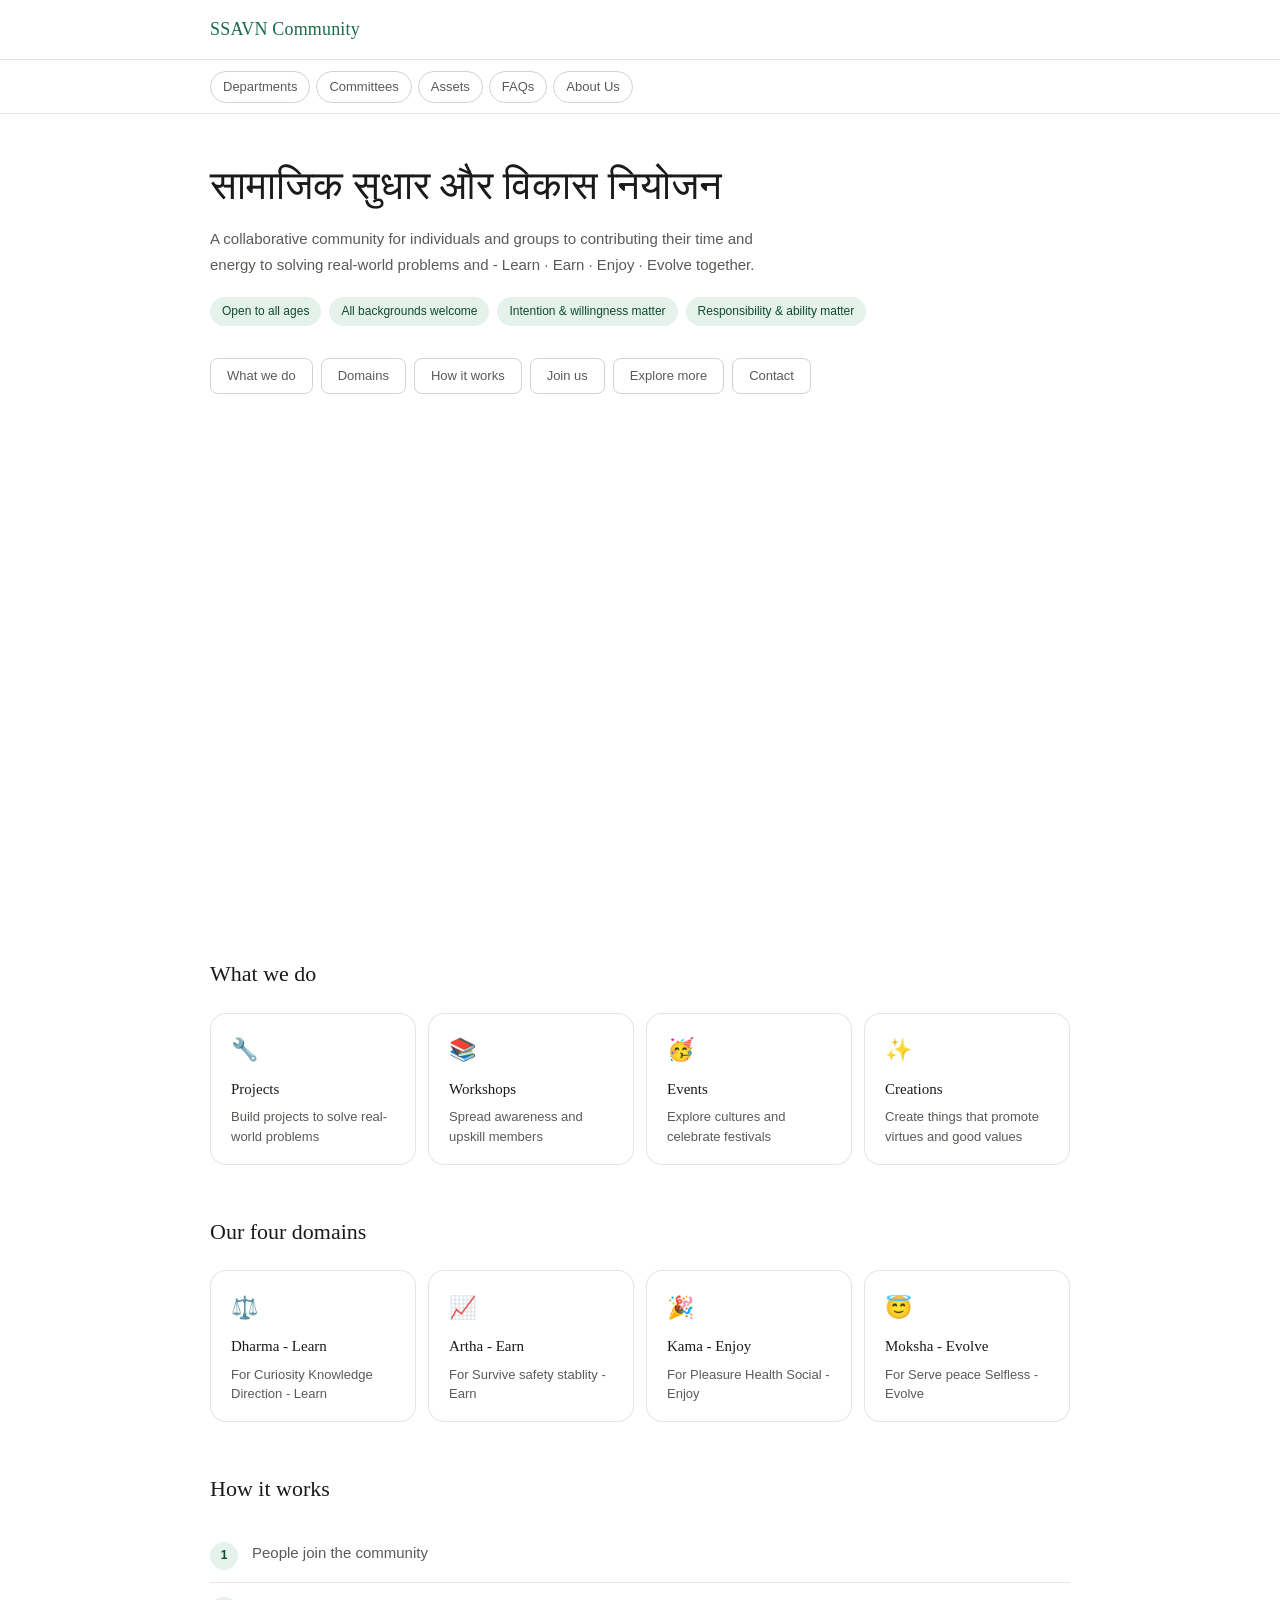
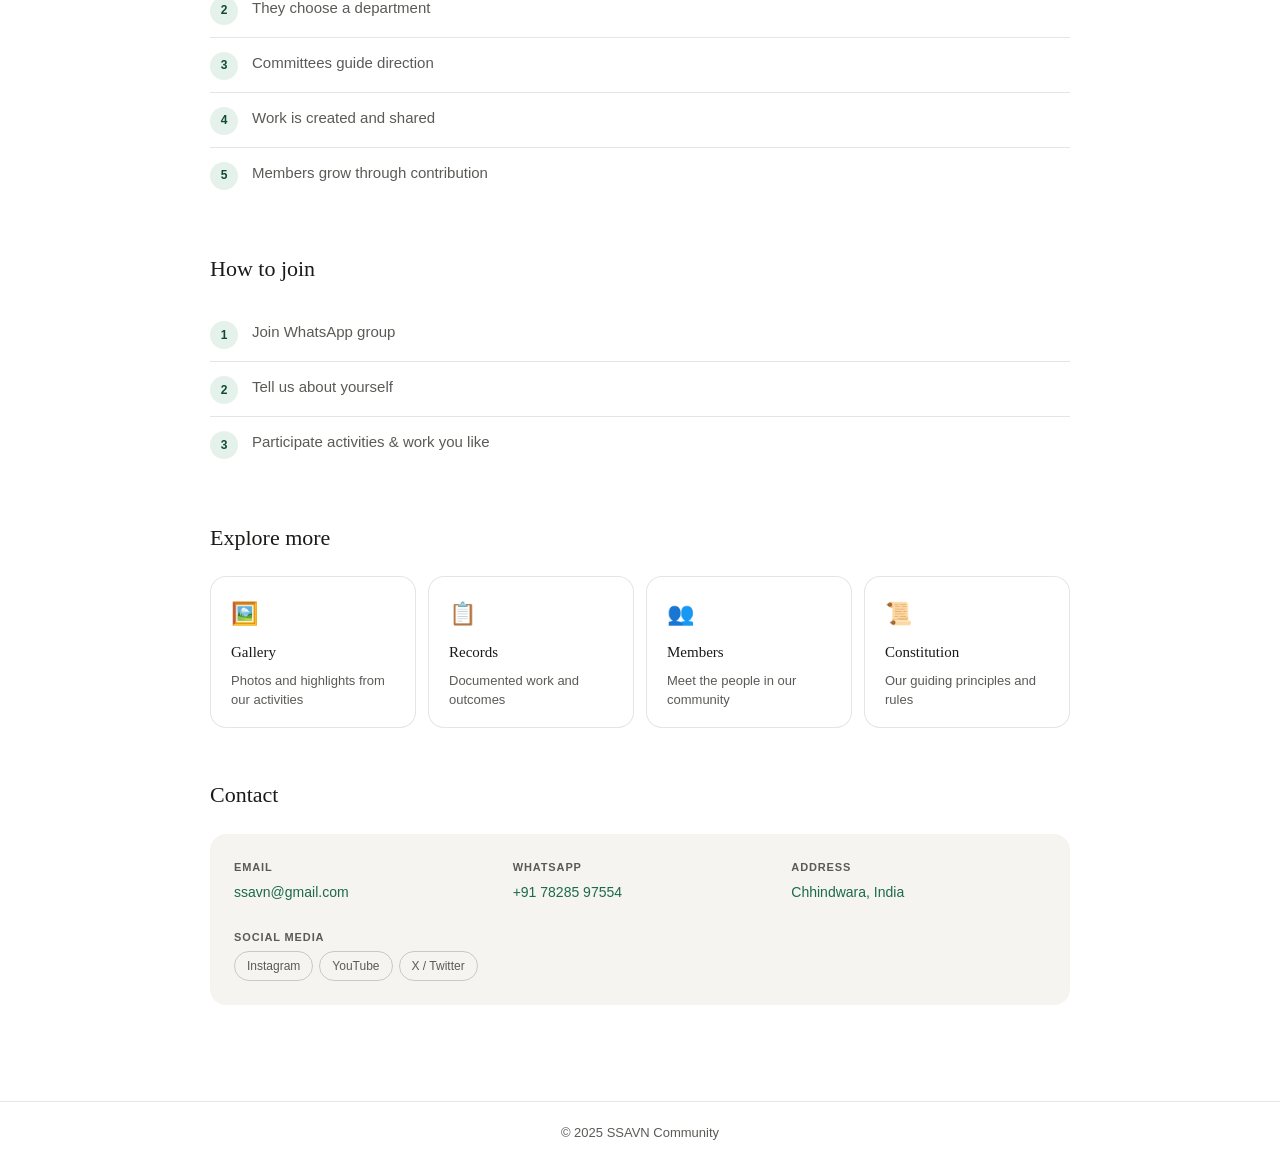
==== index.html @ 76030103 "add index.html" ====
<!DOCTYPE html>
<html lang="en">
<head>
  <meta charset="UTF-8">
  <meta name="viewport" content="width=device-width, initial-scale=1.0">
  <title>SSAVN Community</title>
  <meta name="description" content="SSAVN Community – Learn, Earn, Enjoy, and Evolve together.">
  <style>
    /* ── Reset & Base ── */
    *, *::before, *::after { box-sizing: border-box; margin: 0; padding: 0; }

    :root {
      --bg:        #ffffff;
      --bg-soft:   #f5f4f0;
      --bg-card:   #ffffff;
      --border:    rgba(0,0,0,0.10);
      --border-md: rgba(0,0,0,0.18);
      --text:      #1a1a18;
      --text-muted:#5a5a56;
      --accent:    #1d6a4a;
      --accent-bg: #e5f2eb;
      --accent-txt:#0f4a32;
      --radius-sm: 8px;
      --radius-md: 12px;
      --radius-lg: 16px;
      --font-head: 'Georgia', 'Times New Roman', serif;
      --font-body: 'Helvetica Neue', Arial, sans-serif;
      --transition: 0.18s ease;
    }

    html { scroll-behavior: smooth; }

    body {
      font-family: var(--font-body);
      background: var(--bg);
      color: var(--text);
      line-height: 1.7;
      font-size: 15px;
    }

    a { color: var(--accent); text-decoration: none; }
    a:hover { text-decoration: underline; }

    .wrap {
      max-width: 900px;
      margin: 0 auto;
      padding: 0 1.25rem;
    }

    /* ── Header ── */
    header {
      border-bottom: 0.5px solid var(--border);
      background: var(--bg);
      position: sticky;
      top: 0;
      z-index: 100;
    }

    .header-inner {
      display: flex;
      align-items: center;
      justify-content: space-between;
      padding: 0.9rem 1.25rem;
      max-width: 900px;
      margin: 0 auto;
    }

    .site-logo {
      font-family: var(--font-head);
      font-size: 18px;
      font-weight: normal;
      color: var(--text);
      letter-spacing: 0.01em;
    }

    /* ── Burger ── */
    .burger {
      display: none;
      flex-direction: column;
      justify-content: center;
      gap: 5px;
      width: 36px;
      height: 36px;
      background: none;
      border: 0.5px solid var(--border-md);
      border-radius: var(--radius-sm);
      cursor: pointer;
      padding: 7px;
    }
    .burger span {
      display: block;
      height: 1.5px;
      background: var(--text);
      border-radius: 2px;
      transition: transform var(--transition), opacity var(--transition);
    }
    .burger.open span:nth-child(1) { transform: translateY(6.5px) rotate(45deg); }
    .burger.open span:nth-child(2) { opacity: 0; }
    .burger.open span:nth-child(3) { transform: translateY(-6.5px) rotate(-45deg); }

    /* ── Top Nav ── */
    .top-nav {
      border-top: 0.5px solid var(--border);
      background: var(--bg);
    }
    .top-nav ul {
      list-style: none;
      display: flex;
      flex-wrap: wrap;
      gap: 6px;
      padding: 0.65rem 1.25rem;
      max-width: 900px;
      margin: 0 auto;
    }
    .top-nav a {
      font-size: 13px;
      padding: 4px 12px;
      border: 0.5px solid var(--border-md);
      border-radius: 20px;
      color: var(--text-muted);
      transition: background var(--transition), color var(--transition);
      display: block;
    }
    .top-nav a:hover {
      background: var(--bg-soft);
      color: var(--text);
      text-decoration: none;
    }

    /* ── Mobile nav ── */
    @media (max-width: 640px) {
      .burger { display: flex; }
      .top-nav {
        max-height: 0;
        overflow: hidden;
        transition: max-height 0.3s ease;
      }
      .top-nav.open { max-height: 400px; }
      .top-nav ul { flex-direction: column; gap: 4px; }
      .top-nav a { font-size: 14px; padding: 8px 14px; border-radius: var(--radius-sm); }
    }

    /* ── Hero ── */
    .hero {
      padding: 3rem 1.25rem 2rem;
      max-width: 900px;
      margin: 0 auto;
    }
    .hero-title {
      font-family: var(--font-head);
      font-size: clamp(28px, 5vw, 40px);
      font-weight: normal;
      line-height: 1.2;
      margin-bottom: 1rem;
      color: var(--text);
    }
    .hero-tagline {
      font-size: 15px;
      color: var(--text-muted);
      max-width: 560px;
      margin-bottom: 1.25rem;
    }
    .hero-tagline strong {
      color: var(--accent);
      font-weight: 500;
    }
    .pillars {
      display: flex;
      flex-wrap: wrap;
      gap: 8px;
      margin-bottom: 2rem;
    }
    .pill {
      font-size: 12px;
      padding: 4px 12px;
      background: var(--accent-bg);
      color: var(--accent-txt);
      border-radius: 20px;
      font-weight: 500;
    }
    .section-nav {
      display: flex;
      flex-wrap: wrap;
      gap: 8px;
    }
    .section-nav a {
      font-size: 13px;
      padding: 6px 16px;
      border: 0.5px solid var(--border-md);
      border-radius: var(--radius-sm);
      color: var(--text-muted);
      transition: background var(--transition), color var(--transition);
    }
    .section-nav a:hover {
      background: var(--bg-soft);
      color: var(--text);
      text-decoration: none;
    }

    /* ── Main ── */
    main { padding: 2.5rem 0 1rem; }

    section { margin-bottom: 3rem; }

    .section-wrap { padding: 0 1.25rem; max-width: 900px; margin: 0 auto; }

    h2 {
      font-family: var(--font-head);
      font-size: 22px;
      font-weight: normal;
      margin-bottom: 1.25rem;
      color: var(--text);
    }

    /* ── Card Grid ── */
    .card-grid {
      display: grid;
      grid-template-columns: repeat(auto-fit, minmax(180px, 1fr));
      gap: 12px;
    }

    @media (max-width: 480px) {
      .card-grid { grid-template-columns: 1fr 1fr; }
    }
    @media (max-width: 320px) {
      .card-grid { grid-template-columns: 1fr; }
    }

    .card {
      background: var(--bg-card);
      border: 0.5px solid var(--border);
      border-radius: var(--radius-lg);
      padding: 1.1rem 1.25rem;
      transition: border-color var(--transition), transform var(--transition), box-shadow var(--transition);
      display: block;
      color: inherit;
      text-decoration: none;
    }
    .card:hover {
      border-color: var(--accent);
      transform: translateY(-2px);
      box-shadow: 0 4px 16px rgba(29,106,74,0.08);
      text-decoration: none;
      color: inherit;
    }
    .card-icon {
      font-size: 22px;
      margin-bottom: 8px;
      display: block;
    }
    .card h3 {
      font-family: var(--font-head);
      font-size: 15px;
      font-weight: normal;
      margin-bottom: 5px;
      color: var(--text);
    }
    .card p {
      font-size: 13px;
      color: var(--text-muted);
      line-height: 1.5;
      margin: 0;
    }

    /* ── How it works ── */
    .steps {
      counter-reset: steps;
      list-style: none;
    }
    .steps li {
      counter-increment: steps;
      display: flex;
      align-items: flex-start;
      gap: 14px;
      padding: 12px 0;
      border-bottom: 0.5px solid var(--border);
      font-size: 15px;
      color: var(--text-muted);
    }
    .steps li:last-child { border-bottom: none; }
    .steps li::before {
      content: counter(steps);
      min-width: 28px;
      height: 28px;
      background: var(--accent-bg);
      color: var(--accent-txt);
      border-radius: 50%;
      display: flex;
      align-items: center;
      justify-content: center;
      font-size: 12px;
      font-weight: 600;
      flex-shrink: 0;
      margin-top: 2px;
    }

    /* ── Contact ── */
    .contact-block {
      background: var(--bg-soft);
      border-radius: var(--radius-lg);
      padding: 1.5rem;
      display: grid;
      grid-template-columns: repeat(auto-fit, minmax(200px, 1fr));
      gap: 1.5rem;
    }
    .contact-item p.label {
      font-size: 11px;
      font-weight: 600;
      text-transform: uppercase;
      letter-spacing: 0.08em;
      color: var(--text-muted);
      margin-bottom: 4px;
    }
    .contact-item p.value {
      font-size: 14px;
      color: var(--text);
    }
    .social-links {
      display: flex;
      flex-wrap: wrap;
      gap: 6px;
      margin-top: 4px;
    }
    .social-links a {
      font-size: 12px;
      padding: 4px 12px;
      border: 0.5px solid var(--border-md);
      border-radius: 20px;
      color: var(--text-muted);
      transition: background var(--transition), color var(--transition);
    }
    .social-links a:hover {
      background: var(--bg);
      color: var(--text);
      text-decoration: none;
    }

    /* ── Divider ── */
    .divider {
      height: 0.5px;
      background: var(--border);
      margin: 0 1.25rem;
      max-width: 900px;
      margin-left: auto;
      margin-right: auto;
    }


/* Center the video */
.video-container {

  display: flex;
  justify-content: center;
  align-items: center;
  padding: 20px;
}

/* Responsive wrapper */
.video-wrapper {
  position: relative;
  width: 100%;
  max-width: 800px; /* limit width on large screens */
  aspect-ratio: 16 / 9;
}

/* Make iframe fill wrapper */
.video-wrapper iframe {
    margin-top: 2rem;
  width: 100%;
  height: 100%;
  border: 0;
}

    /* ── Footer ── */
    footer {
      border-top: 0.5px solid var(--border);
      padding: 1.25rem;
      text-align: center;
      font-size: 13px;
      color: var(--text-muted);
      margin-top: 2rem;
    }
  </style>
</head>
<body>

<!-- STICKY HEADER + NAV -->
<header>
  <div class="header-inner">
    <span class="site-logo"><a href="departments.html">SSAVN Community</a></span>
    <button class="burger" id="burger" aria-label="Toggle menu" aria-expanded="false">
      <span></span><span></span><span></span>
    </button>
  </div>
  <nav class="top-nav" id="top-nav" aria-label="Main navigation">
    <ul>
      <li><a href="departments.html">Departments</a></li>
      <li><a href="committees.html">Committees</a></li>
      <li><a href="assets.html">Assets</a></li>
      <li><a href="faqs.html">FAQs</a></li>
      <li><a href="about.html">About Us</a></li>
    </ul>
  </nav>
</header>

<!-- HERO -->
<div class="hero">
  <h1 class="hero-title">सामाजिक सुधार और विकास नियोजन</h1>
  <p class="hero-tagline">
    A collaborative community for individuals and groups to contributing their time and energy to solving real-world problems and - Learn · Earn · Enjoy · Evolve  together.
  </p>
  <div class="pillars">
    <span class="pill">Open to all ages</span>
    <span class="pill">All backgrounds welcome</span>
    <span class="pill">Intention &amp; willingness matter</span>
    <span class="pill">Responsibility &amp; ability matter</span>
  </div>
  <nav class="section-nav" aria-label="Page sections">
    <a href="#what-we-do">What we do</a>
    <a href="#our-four-domains">Domains</a>
    <a href="#how">How it works</a>
    <a href="#join">Join us</a>
    <a href="#eplore-more">Explore more</a>
     <a href="#contact">Contact</a>
  </nav>

      <div class="video-wrapper">
        <!--
          Replace the `src` below with your actual YouTube embed URL.
          Format: https://www.youtube.com/embed/YOUR_VIDEO_ID
          Example: https://www.youtube.com/embed/dQw4w9WgXcQ
        -->
 
     <iframe width="560" height="315" src="https://www.youtube.com/embed/MVYUiZNt4Ok?si=AOfDS0dSWVJOX-xa" title="YouTube video player" frameborder="0" allow="accelerometer; autoplay; clipboard-write; encrypted-media; gyroscope; picture-in-picture; web-share" referrerpolicy="strict-origin-when-cross-origin" allowfullscreen></iframe> </div>


</div>




<main>

  <!-- WHAT WE DO -->
  <section id="what-we-do">
    <div class="section-wrap">
      <h2>What we do</h2>
      <div class="card-grid">
        <a class="card" href="projects.html">
          <span class="card-icon">🔧</span>
          <h3>Projects</h3>
          <p>Build projects to solve real-world problems</p>
        </a>
        <a class="card" href="workshops.html">
          <span class="card-icon">📚</span>
          <h3>Workshops</h3>
          <p>Spread awareness and upskill members</p>
        </a>
        <a class="card" href="events.html">
          <span class="card-icon">🥳</span>
          <h3>Events</h3>
          <p>Explore cultures and celebrate festivals</p>
        </a>
        <a class="card" href="creations.html">
          <span class="card-icon">✨</span>
          <h3>Creations</h3>
          <p>Create things that promote virtues and good values</p>
        </a>
      </div>
    </div>
  </section>

  
  <!-- WHAT WE DO -->
  <section id="our-four-domains">
    <div class="section-wrap">
      <h2>Our four domains</h2>
      <div class="card-grid">
        <a class="card" href="projects.html">
          <span class="card-icon">⚖️</span>
          <h3>Dharma - Learn</h3>
          <p>For Curiosity Knowledge Direction - Learn</p>
        </a>
        <a class="card" href="workshops.html">
          <span class="card-icon">📈</span>
          <h3>Artha - Earn</h3>
          <p>For Survive safety stablity - Earn</p>
        </a>
        <a class="card" href="events.html">
          <span class="card-icon">🎉</span>
          <h3>Kama - Enjoy</h3>
          <p>For Pleasure Health Social - Enjoy</p>
        </a>
        <a class="card" href="creations.html">
          <span class="card-icon">😇</span>
          <h3>Moksha - Evolve</h3>
          <p>For Serve peace Selfless - Evolve</p>
        </a>
      </div>
    </div>
  </section>


  <!-- HOW IT WORKS -->
  <section id="how">
    <div class="section-wrap">
      <h2>How it works</h2>
      <ol class="steps">
        <li>People join the community</li>
        <li>They choose a department</li>
        <li>Committees guide direction</li>
        <li>Work is created and shared</li>
        <li>Members grow through contribution</li>
      </ol>
    </div>
  </section>



  <!-- JOIN -->
  <section id="join">
    <div class="section-wrap">
      <h2>How to join</h2>
      <ol class="steps">
        <li>Join WhatsApp group</li>
        <li>Tell us about yourself</li>
        <li>Participate activities & work you like</li>
      </ol>
    </div>
  </section>



  <!-- EXPLORE MORE -->
  <section id="explore-more">
    <div class="section-wrap">
      <h2>Explore more</h2>
      <div class="card-grid">
        <a class="card" href="gallery.html">
          <span class="card-icon">🖼️</span>
          <h3>Gallery</h3>
          <p>Photos and highlights from our activities</p>
        </a>
        <a class="card" href="records.html">
          <span class="card-icon">📋</span>
          <h3>Records</h3>
          <p>Documented work and outcomes</p>
        </a>
        <a class="card" href="https://www.notion.so/f25e57d8daa28246abed81c1e5730662?v=2c2e57d8daa282d0bb6f0803f0d944ae&source=copy_link">
          <span class="card-icon">👥</span>
          <h3>Members</h3>
          <p>Meet the people in our community</p>
        </a>
        <a class="card" href="https://www.notion.so/SSAVN-Constitution-348e57d8daa280d992e9f714d1157a92?source=copy_link">
          <span class="card-icon">📜</span>
          <h3>Constitution</h3>
          <p>Our guiding principles and rules</p>
        </a>
      </div>
    </div>
  </section>



  <!-- CONTACT -->
  <section id="contact">
    <div class="section-wrap">
      <h2>Contact</h2>
      <div class="contact-block">
        <div class="contact-item">
          <p class="label">Email</p>
          <p class="value"><a href="mailto:ssavn@gmail.com" target="_blank" rel="noopener">ssavn@gmail.com</a></p>
        </div>
        <div class="contact-item">
          <p class="label">WhatsApp</p>
          <p class="value"><a href="https://wa.me/917828597554" target="_blank" rel="noopener">+91 78285 97554</a></p>
        </div>
<div class="contact-item">
  <p class="label">Address</p>
  <p class="value">
    <a href="https://www.google.com/maps/search/?api=1&query=Chhindwara,India" target="_blank" rel="noopener">
      Chhindwara, India
    </a>
  </p>
</div>
        <div class="contact-item">
          <p class="label">Social media</p>
          <div class="social-links">
            <a href="https://www.instagram.com/ssavn_community" target="_blank" rel="noopener">Instagram</a>
            <a href="https://www.youtube.com/@SSAVN_Community" target="_blank" rel="noopener">YouTube</a>
            <a href="#">X / Twitter</a>
          </div>
        </div>
      </div>
    </div>
  </section>

</main>

<footer>
  <p>&copy; 2025 SSAVN Community</p>
</footer>

<script>
  const burger = document.getElementById('burger');
  const nav = document.getElementById('top-nav');

  burger.addEventListener('click', () => {
    const open = nav.classList.toggle('open');
    burger.classList.toggle('open', open);
    burger.setAttribute('aria-expanded', open);
  });

  // Close nav when a link is tapped on mobile
  nav.querySelectorAll('a').forEach(link => {
    link.addEventListener('click', () => {
      nav.classList.remove('open');
      burger.classList.remove('open');
      burger.setAttribute('aria-expanded', 'false');
    });
  });
</script>

</body>
</html>
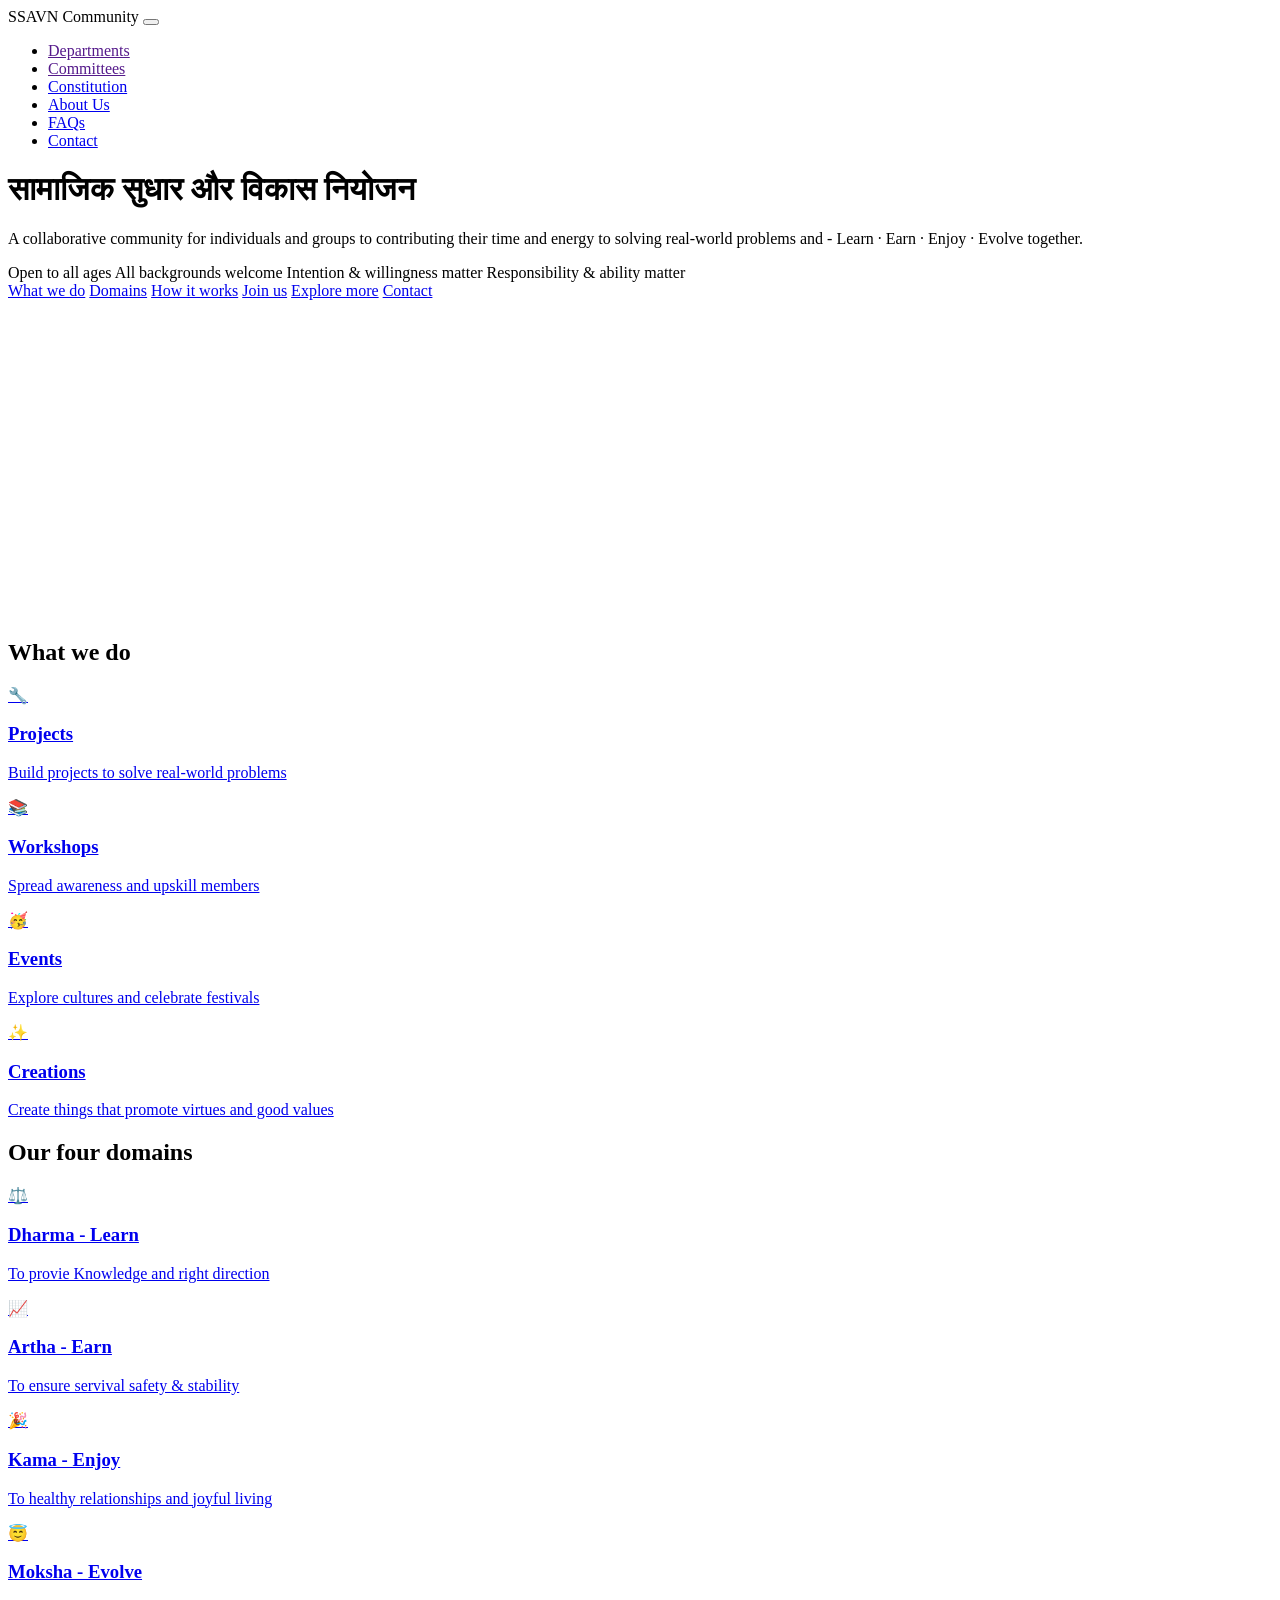
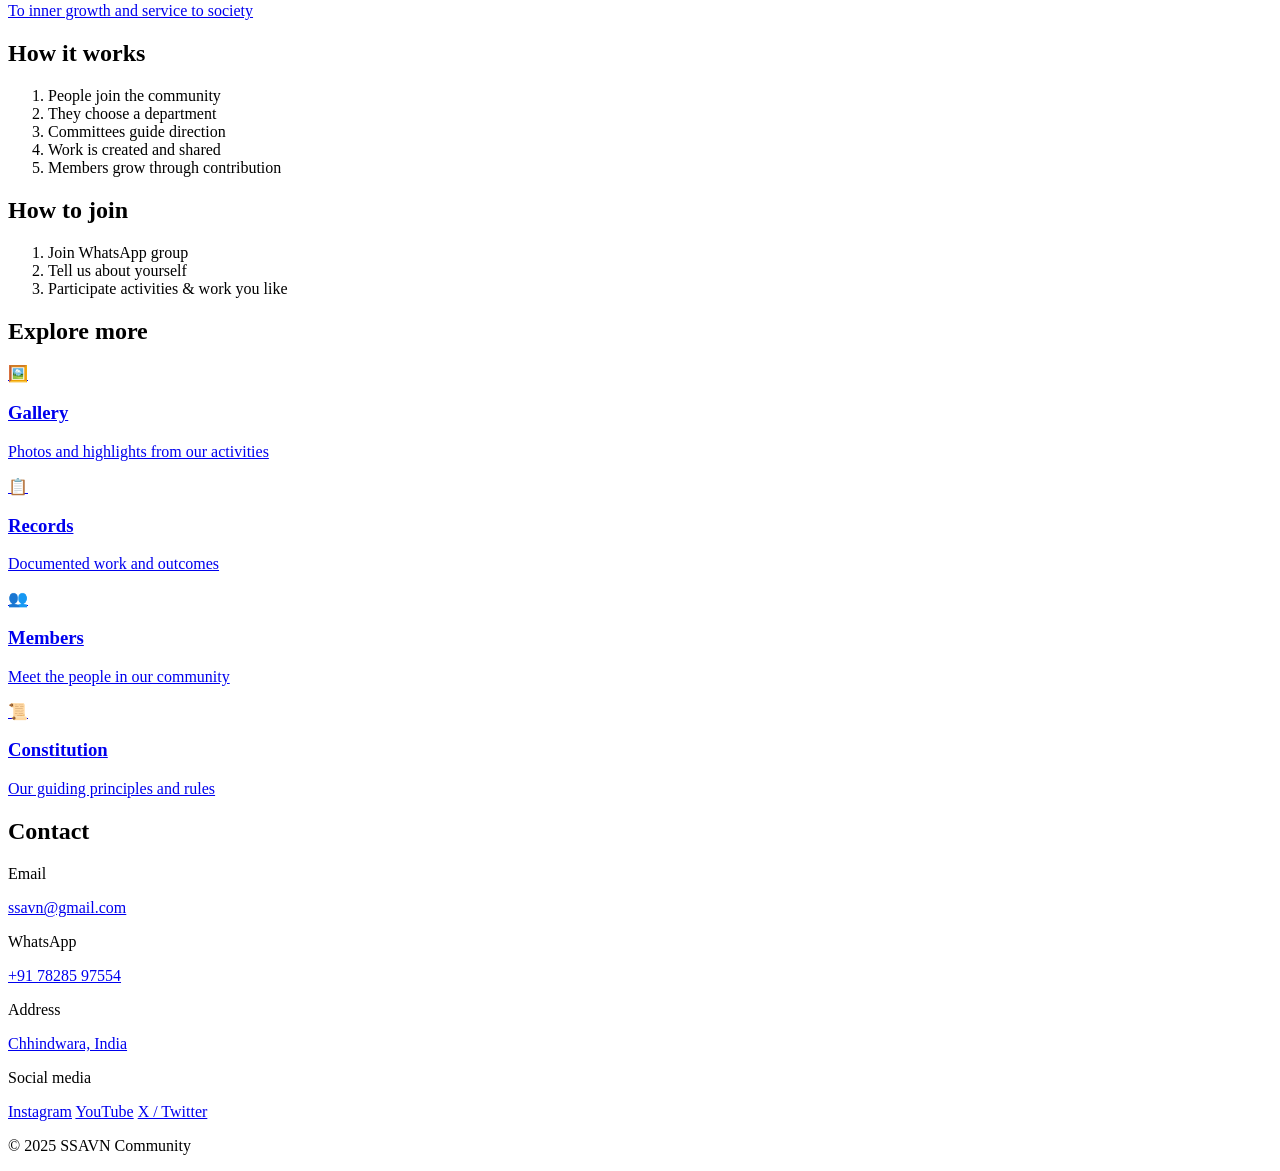
==== commit 5a4b3134: "Update index.html" ====
--- a/index.html
+++ b/index.html
@@ -5,400 +5,26 @@
   <meta name="viewport" content="width=device-width, initial-scale=1.0">
   <title>SSAVN Community</title>
   <meta name="description" content="SSAVN Community – Learn, Earn, Enjoy, and Evolve together.">
-  <style>
-    /* ── Reset & Base ── */
-    *, *::before, *::after { box-sizing: border-box; margin: 0; padding: 0; }
-
-    :root {
-      --bg:        #ffffff;
-      --bg-soft:   #f5f4f0;
-      --bg-card:   #ffffff;
-      --border:    rgba(0,0,0,0.10);
-      --border-md: rgba(0,0,0,0.18);
-      --text:      #1a1a18;
-      --text-muted:#5a5a56;
-      --accent:    #1d6a4a;
-      --accent-bg: #e5f2eb;
-      --accent-txt:#0f4a32;
-      --radius-sm: 8px;
-      --radius-md: 12px;
-      --radius-lg: 16px;
-      --font-head: 'Georgia', 'Times New Roman', serif;
-      --font-body: 'Helvetica Neue', Arial, sans-serif;
-      --transition: 0.18s ease;
-    }
-
-    html { scroll-behavior: smooth; }
-
-    body {
-      font-family: var(--font-body);
-      background: var(--bg);
-      color: var(--text);
-      line-height: 1.7;
-      font-size: 15px;
-    }
-
-    a { color: var(--accent); text-decoration: none; }
-    a:hover { text-decoration: underline; }
-
-    .wrap {
-      max-width: 900px;
-      margin: 0 auto;
-      padding: 0 1.25rem;
-    }
-
-    /* ── Header ── */
-    header {
-      border-bottom: 0.5px solid var(--border);
-      background: var(--bg);
-      position: sticky;
-      top: 0;
-      z-index: 100;
-    }
-
-    .header-inner {
-      display: flex;
-      align-items: center;
-      justify-content: space-between;
-      padding: 0.9rem 1.25rem;
-      max-width: 900px;
-      margin: 0 auto;
-    }
-
-    .site-logo {
-      font-family: var(--font-head);
-      font-size: 18px;
-      font-weight: normal;
-      color: var(--text);
-      letter-spacing: 0.01em;
-    }
-
-    /* ── Burger ── */
-    .burger {
-      display: none;
-      flex-direction: column;
-      justify-content: center;
-      gap: 5px;
-      width: 36px;
-      height: 36px;
-      background: none;
-      border: 0.5px solid var(--border-md);
-      border-radius: var(--radius-sm);
-      cursor: pointer;
-      padding: 7px;
-    }
-    .burger span {
-      display: block;
-      height: 1.5px;
-      background: var(--text);
-      border-radius: 2px;
-      transition: transform var(--transition), opacity var(--transition);
-    }
-    .burger.open span:nth-child(1) { transform: translateY(6.5px) rotate(45deg); }
-    .burger.open span:nth-child(2) { opacity: 0; }
-    .burger.open span:nth-child(3) { transform: translateY(-6.5px) rotate(-45deg); }
-
-    /* ── Top Nav ── */
-    .top-nav {
-      border-top: 0.5px solid var(--border);
-      background: var(--bg);
-    }
-    .top-nav ul {
-      list-style: none;
-      display: flex;
-      flex-wrap: wrap;
-      gap: 6px;
-      padding: 0.65rem 1.25rem;
-      max-width: 900px;
-      margin: 0 auto;
-    }
-    .top-nav a {
-      font-size: 13px;
-      padding: 4px 12px;
-      border: 0.5px solid var(--border-md);
-      border-radius: 20px;
-      color: var(--text-muted);
-      transition: background var(--transition), color var(--transition);
-      display: block;
-    }
-    .top-nav a:hover {
-      background: var(--bg-soft);
-      color: var(--text);
-      text-decoration: none;
-    }
-
-    /* ── Mobile nav ── */
-    @media (max-width: 640px) {
-      .burger { display: flex; }
-      .top-nav {
-        max-height: 0;
-        overflow: hidden;
-        transition: max-height 0.3s ease;
-      }
-      .top-nav.open { max-height: 400px; }
-      .top-nav ul { flex-direction: column; gap: 4px; }
-      .top-nav a { font-size: 14px; padding: 8px 14px; border-radius: var(--radius-sm); }
-    }
-
-    /* ── Hero ── */
-    .hero {
-      padding: 3rem 1.25rem 2rem;
-      max-width: 900px;
-      margin: 0 auto;
-    }
-    .hero-title {
-      font-family: var(--font-head);
-      font-size: clamp(28px, 5vw, 40px);
-      font-weight: normal;
-      line-height: 1.2;
-      margin-bottom: 1rem;
-      color: var(--text);
-    }
-    .hero-tagline {
-      font-size: 15px;
-      color: var(--text-muted);
-      max-width: 560px;
-      margin-bottom: 1.25rem;
-    }
-    .hero-tagline strong {
-      color: var(--accent);
-      font-weight: 500;
-    }
-    .pillars {
-      display: flex;
-      flex-wrap: wrap;
-      gap: 8px;
-      margin-bottom: 2rem;
-    }
-    .pill {
-      font-size: 12px;
-      padding: 4px 12px;
-      background: var(--accent-bg);
-      color: var(--accent-txt);
-      border-radius: 20px;
-      font-weight: 500;
-    }
-    .section-nav {
-      display: flex;
-      flex-wrap: wrap;
-      gap: 8px;
-    }
-    .section-nav a {
-      font-size: 13px;
-      padding: 6px 16px;
-      border: 0.5px solid var(--border-md);
-      border-radius: var(--radius-sm);
-      color: var(--text-muted);
-      transition: background var(--transition), color var(--transition);
-    }
-    .section-nav a:hover {
-      background: var(--bg-soft);
-      color: var(--text);
-      text-decoration: none;
-    }
-
-    /* ── Main ── */
-    main { padding: 2.5rem 0 1rem; }
-
-    section { margin-bottom: 3rem; }
-
-    .section-wrap { padding: 0 1.25rem; max-width: 900px; margin: 0 auto; }
-
-    h2 {
-      font-family: var(--font-head);
-      font-size: 22px;
-      font-weight: normal;
-      margin-bottom: 1.25rem;
-      color: var(--text);
-    }
-
-    /* ── Card Grid ── */
-    .card-grid {
-      display: grid;
-      grid-template-columns: repeat(auto-fit, minmax(180px, 1fr));
-      gap: 12px;
-    }
-
-    @media (max-width: 480px) {
-      .card-grid { grid-template-columns: 1fr 1fr; }
-    }
-    @media (max-width: 320px) {
-      .card-grid { grid-template-columns: 1fr; }
-    }
-
-    .card {
-      background: var(--bg-card);
-      border: 0.5px solid var(--border);
-      border-radius: var(--radius-lg);
-      padding: 1.1rem 1.25rem;
-      transition: border-color var(--transition), transform var(--transition), box-shadow var(--transition);
-      display: block;
-      color: inherit;
-      text-decoration: none;
-    }
-    .card:hover {
-      border-color: var(--accent);
-      transform: translateY(-2px);
-      box-shadow: 0 4px 16px rgba(29,106,74,0.08);
-      text-decoration: none;
-      color: inherit;
-    }
-    .card-icon {
-      font-size: 22px;
-      margin-bottom: 8px;
-      display: block;
-    }
-    .card h3 {
-      font-family: var(--font-head);
-      font-size: 15px;
-      font-weight: normal;
-      margin-bottom: 5px;
-      color: var(--text);
-    }
-    .card p {
-      font-size: 13px;
-      color: var(--text-muted);
-      line-height: 1.5;
-      margin: 0;
-    }
-
-    /* ── How it works ── */
-    .steps {
-      counter-reset: steps;
-      list-style: none;
-    }
-    .steps li {
-      counter-increment: steps;
-      display: flex;
-      align-items: flex-start;
-      gap: 14px;
-      padding: 12px 0;
-      border-bottom: 0.5px solid var(--border);
-      font-size: 15px;
-      color: var(--text-muted);
-    }
-    .steps li:last-child { border-bottom: none; }
-    .steps li::before {
-      content: counter(steps);
-      min-width: 28px;
-      height: 28px;
-      background: var(--accent-bg);
-      color: var(--accent-txt);
-      border-radius: 50%;
-      display: flex;
-      align-items: center;
-      justify-content: center;
-      font-size: 12px;
-      font-weight: 600;
-      flex-shrink: 0;
-      margin-top: 2px;
-    }
-
-    /* ── Contact ── */
-    .contact-block {
-      background: var(--bg-soft);
-      border-radius: var(--radius-lg);
-      padding: 1.5rem;
-      display: grid;
-      grid-template-columns: repeat(auto-fit, minmax(200px, 1fr));
-      gap: 1.5rem;
-    }
-    .contact-item p.label {
-      font-size: 11px;
-      font-weight: 600;
-      text-transform: uppercase;
-      letter-spacing: 0.08em;
-      color: var(--text-muted);
-      margin-bottom: 4px;
-    }
-    .contact-item p.value {
-      font-size: 14px;
-      color: var(--text);
-    }
-    .social-links {
-      display: flex;
-      flex-wrap: wrap;
-      gap: 6px;
-      margin-top: 4px;
-    }
-    .social-links a {
-      font-size: 12px;
-      padding: 4px 12px;
-      border: 0.5px solid var(--border-md);
-      border-radius: 20px;
-      color: var(--text-muted);
-      transition: background var(--transition), color var(--transition);
-    }
-    .social-links a:hover {
-      background: var(--bg);
-      color: var(--text);
-      text-decoration: none;
-    }
-
-    /* ── Divider ── */
-    .divider {
-      height: 0.5px;
-      background: var(--border);
-      margin: 0 1.25rem;
-      max-width: 900px;
-      margin-left: auto;
-      margin-right: auto;
-    }
-
-
-/* Center the video */
-.video-container {
-
-  display: flex;
-  justify-content: center;
-  align-items: center;
-  padding: 20px;
-}
-
-/* Responsive wrapper */
-.video-wrapper {
-  position: relative;
-  width: 100%;
-  max-width: 800px; /* limit width on large screens */
-  aspect-ratio: 16 / 9;
-}
-
-/* Make iframe fill wrapper */
-.video-wrapper iframe {
-    margin-top: 2rem;
-  width: 100%;
-  height: 100%;
-  border: 0;
-}
-
-    /* ── Footer ── */
-    footer {
-      border-top: 0.5px solid var(--border);
-      padding: 1.25rem;
-      text-align: center;
-      font-size: 13px;
-      color: var(--text-muted);
-      margin-top: 2rem;
-    }
-  </style>
+  <link rel="stylesheet" href="style.css">
 </head>
 <body>
 
 <!-- STICKY HEADER + NAV -->
 <header>
   <div class="header-inner">
-    <span class="site-logo"><a href="departments.html">SSAVN Community</a></span>
+    <span class="site-logo">SSAVN Community</a></span>
     <button class="burger" id="burger" aria-label="Toggle menu" aria-expanded="false">
       <span></span><span></span><span></span>
     </button>
   </div>
   <nav class="top-nav" id="top-nav" aria-label="Main navigation">
     <ul>
-      <li><a href="departments.html">Departments</a></li>
-      <li><a href="committees.html">Committees</a></li>
-      <li><a href="assets.html">Assets</a></li>
+      <li><a href="">Departments</a></li>
+      <li><a href="">Committees</a></li>
+      <li><a href="constitution.html">Constitution</a></li>
+      <li><a href="about.html">About Us</a></li>
       <li><a href="faqs.html">FAQs</a></li>
-      <li><a href="about.html">About Us</a></li>
+      <li><a href="#join">Contact</a></li>
     </ul>
   </nav>
 </header>
@@ -420,7 +46,7 @@
     <a href="#our-four-domains">Domains</a>
     <a href="#how">How it works</a>
     <a href="#join">Join us</a>
-    <a href="#eplore-more">Explore more</a>
+    <a href="#explore-more">Explore more</a>
      <a href="#contact">Contact</a>
   </nav>
 
@@ -430,7 +56,6 @@
           Format: https://www.youtube.com/embed/YOUR_VIDEO_ID
           Example: https://www.youtube.com/embed/dQw4w9WgXcQ
         -->
- 
      <iframe width="560" height="315" src="https://www.youtube.com/embed/MVYUiZNt4Ok?si=AOfDS0dSWVJOX-xa" title="YouTube video player" frameborder="0" allow="accelerometer; autoplay; clipboard-write; encrypted-media; gyroscope; picture-in-picture; web-share" referrerpolicy="strict-origin-when-cross-origin" allowfullscreen></iframe> </div>
 
 
@@ -476,25 +101,25 @@
     <div class="section-wrap">
       <h2>Our four domains</h2>
       <div class="card-grid">
-        <a class="card" href="projects.html">
+        <a class="card" href="https://docs.google.com/document/d/1IW2bxwC_IvRkpcTdow1qj1MjfYj8BaMno25RJ_fd12w/edit?usp=sharing">
           <span class="card-icon">⚖️</span>
           <h3>Dharma - Learn</h3>
-          <p>For Curiosity Knowledge Direction - Learn</p>
+          <p>To provie Knowledge and right direction</p>
         </a>
         <a class="card" href="workshops.html">
           <span class="card-icon">📈</span>
           <h3>Artha - Earn</h3>
-          <p>For Survive safety stablity - Earn</p>
+          <p>To ensure servival safety & stability</p>
         </a>
         <a class="card" href="events.html">
           <span class="card-icon">🎉</span>
           <h3>Kama - Enjoy</h3>
-          <p>For Pleasure Health Social - Enjoy</p>
+          <p>To healthy relationships and joyful living</p>
         </a>
         <a class="card" href="creations.html">
           <span class="card-icon">😇</span>
           <h3>Moksha - Evolve</h3>
-          <p>For Serve peace Selfless - Evolve</p>
+          <p>To inner growth and service to society </p>
         </a>
       </div>
     </div>
@@ -536,12 +161,12 @@
     <div class="section-wrap">
       <h2>Explore more</h2>
       <div class="card-grid">
-        <a class="card" href="gallery.html">
+        <a class="card" href="https://photos.app.goo.gl/iirUxXrk3qtKijyM9">
           <span class="card-icon">🖼️</span>
           <h3>Gallery</h3>
           <p>Photos and highlights from our activities</p>
         </a>
-        <a class="card" href="records.html">
+        <a class="card" href="https://drive.google.com/drive/folders/1Xfm_2vJ69T8EVZX1W8_K3GvsD9Lk6aiV?usp=sharing">  
           <span class="card-icon">📋</span>
           <h3>Records</h3>
           <p>Documented work and outcomes</p>
@@ -551,7 +176,7 @@
           <h3>Members</h3>
           <p>Meet the people in our community</p>
         </a>
-        <a class="card" href="https://www.notion.so/SSAVN-Constitution-348e57d8daa280d992e9f714d1157a92?source=copy_link">
+        <a class="card" href="constitution.html">
           <span class="card-icon">📜</span>
           <h3>Constitution</h3>
           <p>Our guiding principles and rules</p>
@@ -588,7 +213,8 @@
           <div class="social-links">
             <a href="https://www.instagram.com/ssavn_community" target="_blank" rel="noopener">Instagram</a>
             <a href="https://www.youtube.com/@SSAVN_Community" target="_blank" rel="noopener">YouTube</a>
-            <a href="#">X / Twitter</a>
+             <a href="https://x.com/ssavn_community?t=oE9XpZXtvv49KgYiJxbEdQ&s=09" target="_blank" rel="noopener">X / Twitter</a>
+         
           </div>
         </div>
       </div>
@@ -622,4 +248,4 @@
 </script>
 
 </body>
-</html>+</html>
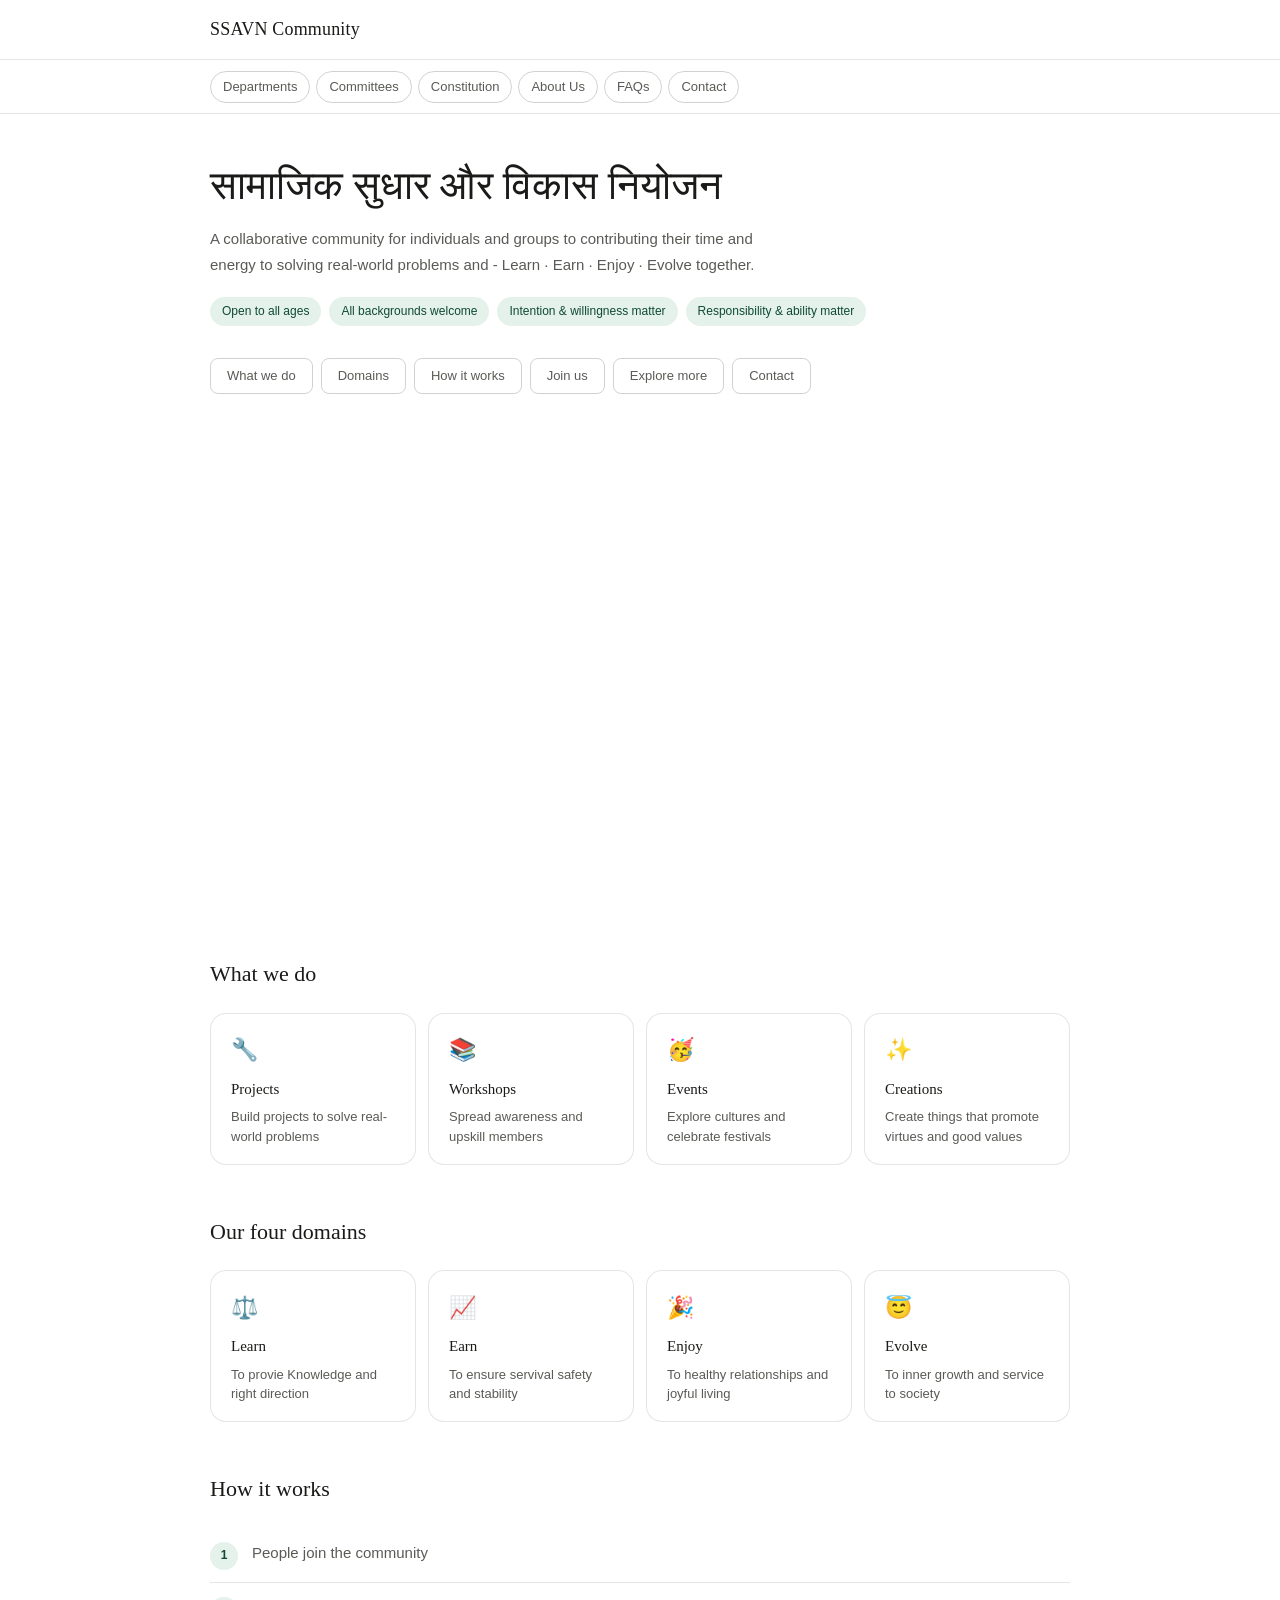
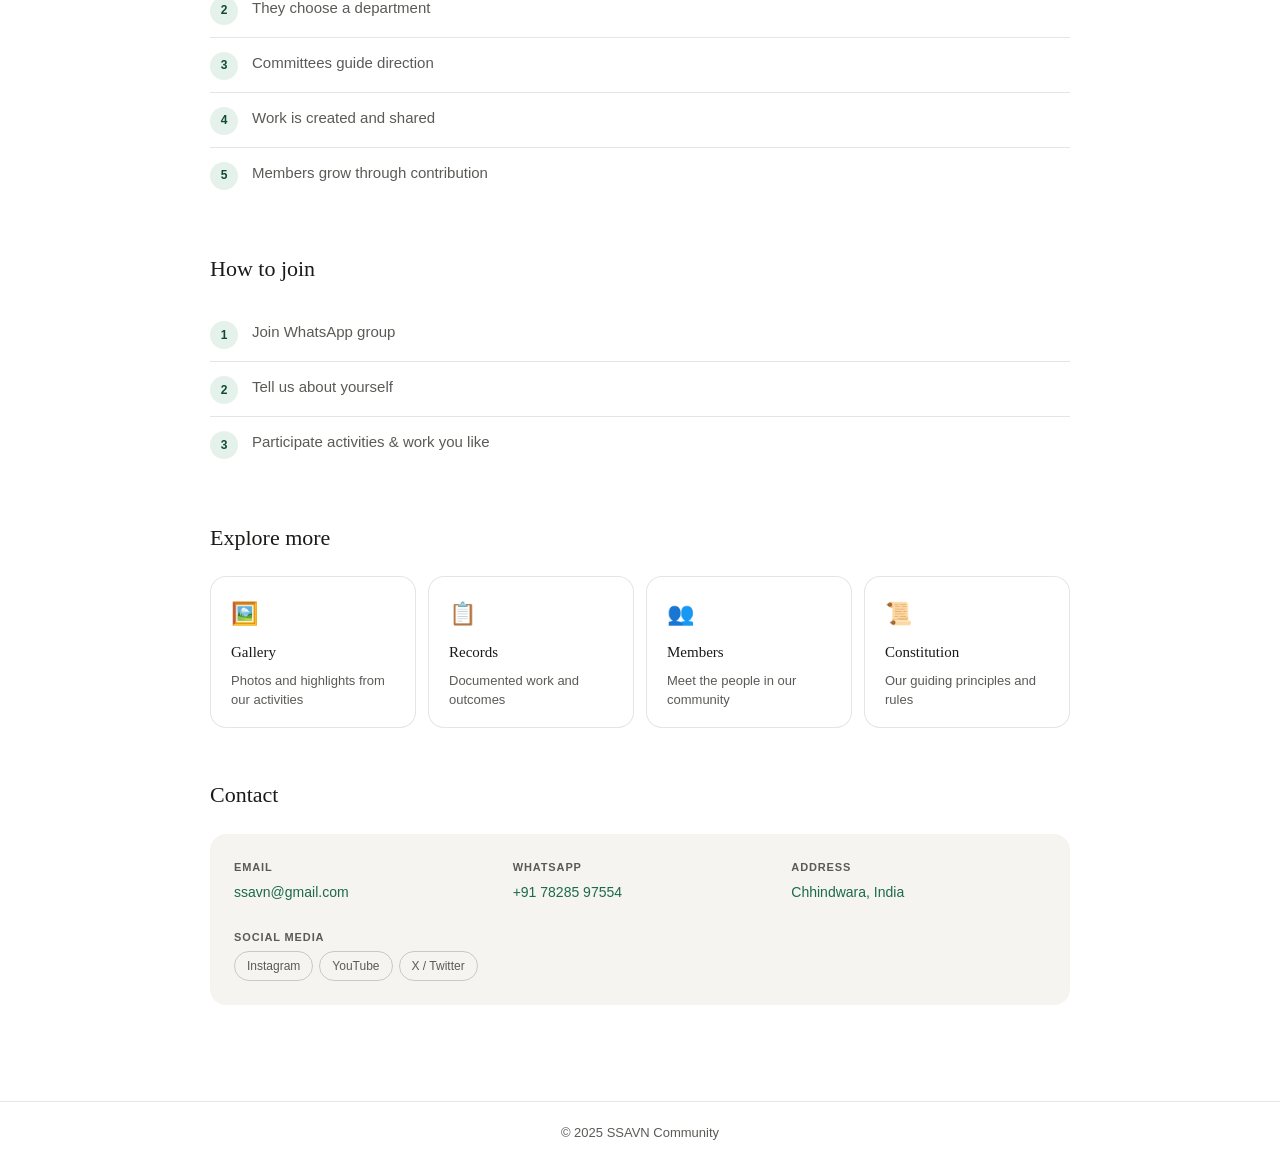
==== commit ca2cf06c: "Update index.html" ====
--- a/index.html
+++ b/index.html
@@ -103,22 +103,22 @@
       <div class="card-grid">
         <a class="card" href="https://docs.google.com/document/d/1IW2bxwC_IvRkpcTdow1qj1MjfYj8BaMno25RJ_fd12w/edit?usp=sharing">
           <span class="card-icon">⚖️</span>
-          <h3>Dharma - Learn</h3>
+          <h3>Learn</h3>
           <p>To provie Knowledge and right direction</p>
         </a>
         <a class="card" href="workshops.html">
           <span class="card-icon">📈</span>
-          <h3>Artha - Earn</h3>
-          <p>To ensure servival safety & stability</p>
+          <h3>Earn</h3>
+          <p>To ensure servival safety and stability</p>
         </a>
         <a class="card" href="events.html">
           <span class="card-icon">🎉</span>
-          <h3>Kama - Enjoy</h3>
+          <h3>Enjoy</h3>
           <p>To healthy relationships and joyful living</p>
         </a>
         <a class="card" href="creations.html">
           <span class="card-icon">😇</span>
-          <h3>Moksha - Evolve</h3>
+          <h3>Evolve</h3>
           <p>To inner growth and service to society </p>
         </a>
       </div>
--- a/style.css
+++ b/style.css
@@ -0,0 +1,377 @@
+
+    /* ── Reset & Base ── */
+    *, *::before, *::after { box-sizing: border-box; margin: 0; padding: 0; }
+
+    :root {
+      --bg:        #ffffff;
+      --bg-soft:   #f5f4f0;
+      --bg-card:   #ffffff;
+      --border:    rgba(0,0,0,0.10);
+      --border-md: rgba(0,0,0,0.18);
+      --text:      #1a1a18;
+      --text-muted:#5a5a56;
+      --accent:    #1d6a4a;
+      --accent-bg: #e5f2eb;
+      --accent-txt:#0f4a32;
+      --radius-sm: 8px;
+      --radius-md: 12px;
+      --radius-lg: 16px;
+      --font-head: 'Georgia', 'Times New Roman', serif;
+      --font-body: 'Helvetica Neue', Arial, sans-serif;
+      --transition: 0.18s ease;
+    }
+
+    html { scroll-behavior: smooth; }
+
+    body {
+      font-family: var(--font-body);
+      background: var(--bg);
+      color: var(--text);
+      line-height: 1.7;
+      font-size: 15px;
+    }
+
+    a { color: var(--accent); text-decoration: none; }
+    a:hover { text-decoration: underline; }
+
+    .wrap {
+      max-width: 900px;
+      margin: 0 auto;
+      padding: 0 1.25rem;
+    }
+
+    /* ── Header ── */
+    header {
+      border-bottom: 0.5px solid var(--border);
+      background: var(--bg);
+      position: sticky;
+      top: 0;
+      z-index: 100;
+    }
+
+    .header-inner {
+      display: flex;
+      align-items: center;
+      justify-content: space-between;
+      padding: 0.9rem 1.25rem;
+      max-width: 900px;
+      margin: 0 auto;
+    }
+
+    .site-logo {
+      font-family: var(--font-head);
+      font-size: 18px;
+      font-weight: normal;
+      color: var(--text);
+      letter-spacing: 0.01em;
+      text-decoration: none;
+    }
+
+    /* ── Burger ── */
+    .burger {
+      display: none;
+      flex-direction: column;
+      justify-content: center;
+      gap: 5px;
+      width: 36px;
+      height: 36px;
+      background: none;
+      border: 0.5px solid var(--border-md);
+      border-radius: var(--radius-sm);
+      cursor: pointer;
+      padding: 7px;
+    }
+    .burger span {
+      display: block;
+      height: 1.5px;
+      background: var(--text);
+      border-radius: 2px;
+      transition: transform var(--transition), opacity var(--transition);
+    }
+    .burger.open span:nth-child(1) { transform: translateY(6.5px) rotate(45deg); }
+    .burger.open span:nth-child(2) { opacity: 0; }
+    .burger.open span:nth-child(3) { transform: translateY(-6.5px) rotate(-45deg); }
+
+    /* ── Top Nav ── */
+    .top-nav {
+      border-top: 0.5px solid var(--border);
+      background: var(--bg);
+    }
+    .top-nav ul {
+      list-style: none;
+      display: flex;
+      flex-wrap: wrap;
+      gap: 6px;
+      padding: 0.65rem 1.25rem;
+      max-width: 900px;
+      margin: 0 auto;
+    }
+    .top-nav a {
+      font-size: 13px;
+      padding: 4px 12px;
+      border: 0.5px solid var(--border-md);
+      border-radius: 20px;
+      color: var(--text-muted);
+      transition: background var(--transition), color var(--transition);
+      display: block;
+    }
+    .top-nav a:hover, .top-nav a.active {
+      background: var(--accent-bg);
+      color: var(--accent-txt);
+      text-decoration: none;
+      border-color: transparent;
+    }
+
+    /* ── Mobile nav ── */
+    @media (max-width: 640px) {
+      .burger { display: flex; }
+      .top-nav {
+        max-height: 0;
+        overflow: hidden;
+        transition: max-height 0.3s ease;
+      } 
+      .top-nav.open { max-height: 400px; }
+      .top-nav ul { flex-direction: column; gap: 4px; }
+      .top-nav a { font-size: 14px; padding: 8px 14px; border-radius: var(--radius-sm); }
+    }
+
+    /* ── Hero ── */
+    .hero {
+      padding: 3rem 1.25rem 2rem;
+      max-width: 900px;
+      margin: 0 auto;
+    }
+    .hero-title {
+      font-family: var(--font-head);
+      font-size: clamp(28px, 5vw, 40px);
+      font-weight: normal;
+      line-height: 1.2;
+      margin-bottom: 1rem;
+      color: var(--text);
+    }
+    .hero-tagline {
+      font-size: 15px;
+      color: var(--text-muted);
+      max-width: 560px;
+      margin-bottom: 1.25rem;
+    }
+    .hero-tagline strong {
+      color: var(--accent);
+      font-weight: 500;
+    }
+    .pillars {
+      display: flex;
+      flex-wrap: wrap;
+      gap: 8px;
+      margin-bottom: 2rem;
+    }
+    .pill {
+      font-size: 12px;
+      padding: 4px 12px;
+      background: var(--accent-bg);
+      color: var(--accent-txt);
+      border-radius: 20px;
+      font-weight: 500;
+    }
+    .section-nav {
+      display: flex;
+      flex-wrap: wrap;
+      gap: 8px;
+    }
+    .section-nav a {
+      font-size: 13px;
+      padding: 6px 16px;
+      border: 0.5px solid var(--border-md);
+      border-radius: var(--radius-sm);
+      color: var(--text-muted);
+      transition: background var(--transition), color var(--transition);
+    }
+    .section-nav a:hover {
+      background: var(--bg-soft);
+      color: var(--text);
+      text-decoration: none;
+    }
+
+    /* ── Main ── */
+    main { padding: 2.5rem 0 1rem; }
+
+    section { margin-bottom: 3rem; }
+
+    .section-wrap { padding: 0 1.25rem; max-width: 900px; margin: 0 auto; }
+
+    h2 {
+      font-family: var(--font-head);
+      font-size: 22px;
+      font-weight: normal;
+      margin-bottom: 1.25rem;
+      color: var(--text);
+    }
+
+    /* ── Card Grid ── */
+    .card-grid {
+      display: grid;
+      grid-template-columns: repeat(auto-fit, minmax(180px, 1fr));
+      gap: 12px;
+    }
+
+    @media (max-width: 480px) {
+      .card-grid { grid-template-columns: 1fr 1fr; }
+    }
+    @media (max-width: 320px) {
+      .card-grid { grid-template-columns: 1fr; }
+    }
+
+    .card {
+      background: var(--bg-card);
+      border: 0.5px solid var(--border);
+      border-radius: var(--radius-lg);
+      padding: 1.1rem 1.25rem;
+      transition: border-color var(--transition), transform var(--transition), box-shadow var(--transition);
+      display: block;
+      color: inherit;
+      text-decoration: none;
+    }
+    .card:hover {
+      border-color: var(--accent);
+      transform: translateY(-2px);
+      box-shadow: 0 4px 16px rgba(29,106,74,0.08);
+      text-decoration: none;
+      color: inherit;
+    }
+    .card-icon {
+      font-size: 22px;
+      margin-bottom: 8px;
+      display: block;
+    }
+    .card h3 {
+      font-family: var(--font-head);
+      font-size: 15px;
+      font-weight: normal;
+      margin-bottom: 5px;
+      color: var(--text);
+    }
+    .card p {
+      font-size: 13px;
+      color: var(--text-muted);
+      line-height: 1.5;
+      margin: 0;
+    }
+
+    /* ── How it works ── */
+    .steps {
+      counter-reset: steps;
+      list-style: none;
+    }
+    .steps li {
+      counter-increment: steps;
+      display: flex;
+      align-items: flex-start;
+      gap: 14px;
+      padding: 12px 0;
+      border-bottom: 0.5px solid var(--border);
+      font-size: 15px;
+      color: var(--text-muted);
+    }
+    .steps li:last-child { border-bottom: none; }
+    .steps li::before {
+      content: counter(steps);
+      min-width: 28px;
+      height: 28px;
+      background: var(--accent-bg);
+      color: var(--accent-txt);
+      border-radius: 50%;
+      display: flex;
+      align-items: center;
+      justify-content: center;
+      font-size: 12px;
+      font-weight: 600;
+      flex-shrink: 0;
+      margin-top: 2px;
+    }
+
+    /* ── Contact ── */
+    .contact-block {
+      background: var(--bg-soft);
+      border-radius: var(--radius-lg);
+      padding: 1.5rem;
+      display: grid;
+      grid-template-columns: repeat(auto-fit, minmax(200px, 1fr));
+      gap: 1.5rem;
+    }
+    .contact-item p.label {
+      font-size: 11px;
+      font-weight: 600;
+      text-transform: uppercase;
+      letter-spacing: 0.08em;
+      color: var(--text-muted);
+      margin-bottom: 4px;
+    }
+    .contact-item p.value {
+      font-size: 14px;
+      color: var(--text);
+    }
+    .social-links {
+      display: flex;
+      flex-wrap: wrap;
+      gap: 6px;
+      margin-top: 4px;
+    }
+    .social-links a {
+      font-size: 12px;
+      padding: 4px 12px;
+      border: 0.5px solid var(--border-md);
+      border-radius: 20px;
+      color: var(--text-muted);
+      transition: background var(--transition), color var(--transition);
+    }
+    .social-links a:hover {
+      background: var(--bg);
+      color: var(--text);
+      text-decoration: none;
+    }
+
+    /* ── Divider ── */
+    .divider {
+      height: 0.5px;
+      background: var(--border);
+      margin: 0 1.25rem;
+      max-width: 900px;
+      margin-left: auto;
+      margin-right: auto;
+    }
+
+
+/* Center the video */
+.video-container {
+
+  display: flex;
+  justify-content: center;
+  align-items: center;
+  padding: 20px;
+}
+
+/* Responsive wrapper */
+.video-wrapper {
+  position: relative;
+  width: 100%;
+  max-width: 800px; /* limit width on large screens */
+  aspect-ratio: 16 / 9;
+}
+
+/* Make iframe fill wrapper */
+.video-wrapper iframe {
+    margin-top: 2rem;
+  width: 100%;
+  height: 100%;
+  border: 0;
+}
+
+/* ── Footer ── */
+footer {
+      border-top: 0.5px solid var(--border);
+      padding: 1.25rem;
+      text-align: center;
+      font-size: 13px;
+      color: var(--text-muted);
+      margin-top: 2rem;
+    }
